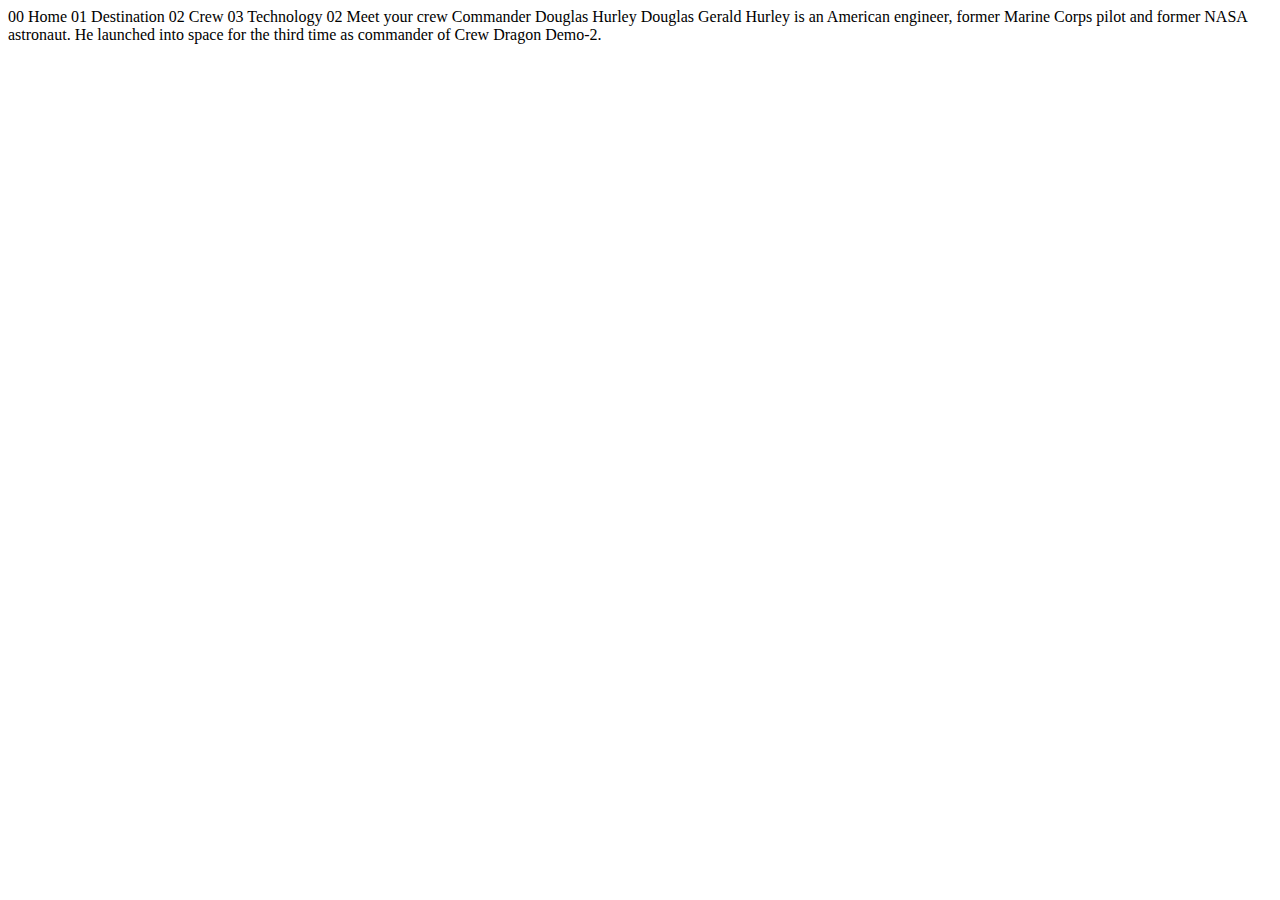
==== starter-code/crew-commander.html @ 56ea1590 "First release" ====
<!DOCTYPE html>
<html lang="en">
<head>
  <meta charset="UTF-8">
  <meta name="viewport" content="width=device-width, initial-scale=1.0">

  <link rel="icon" type="image/png" sizes="32x32" href="./assets/favicon-32x32.png">
  
  <title>Frontend Mentor | Space tourism website</title>
</head>
<body>

  00 Home
  01 Destination
  02 Crew
  03 Technology

  02 Meet your crew

  Commander
  Douglas Hurley

  Douglas Gerald Hurley is an American engineer, former Marine Corps pilot 
  and former NASA astronaut. He launched into space for the third time as 
  commander of Crew Dragon Demo-2.
</body>
</html>
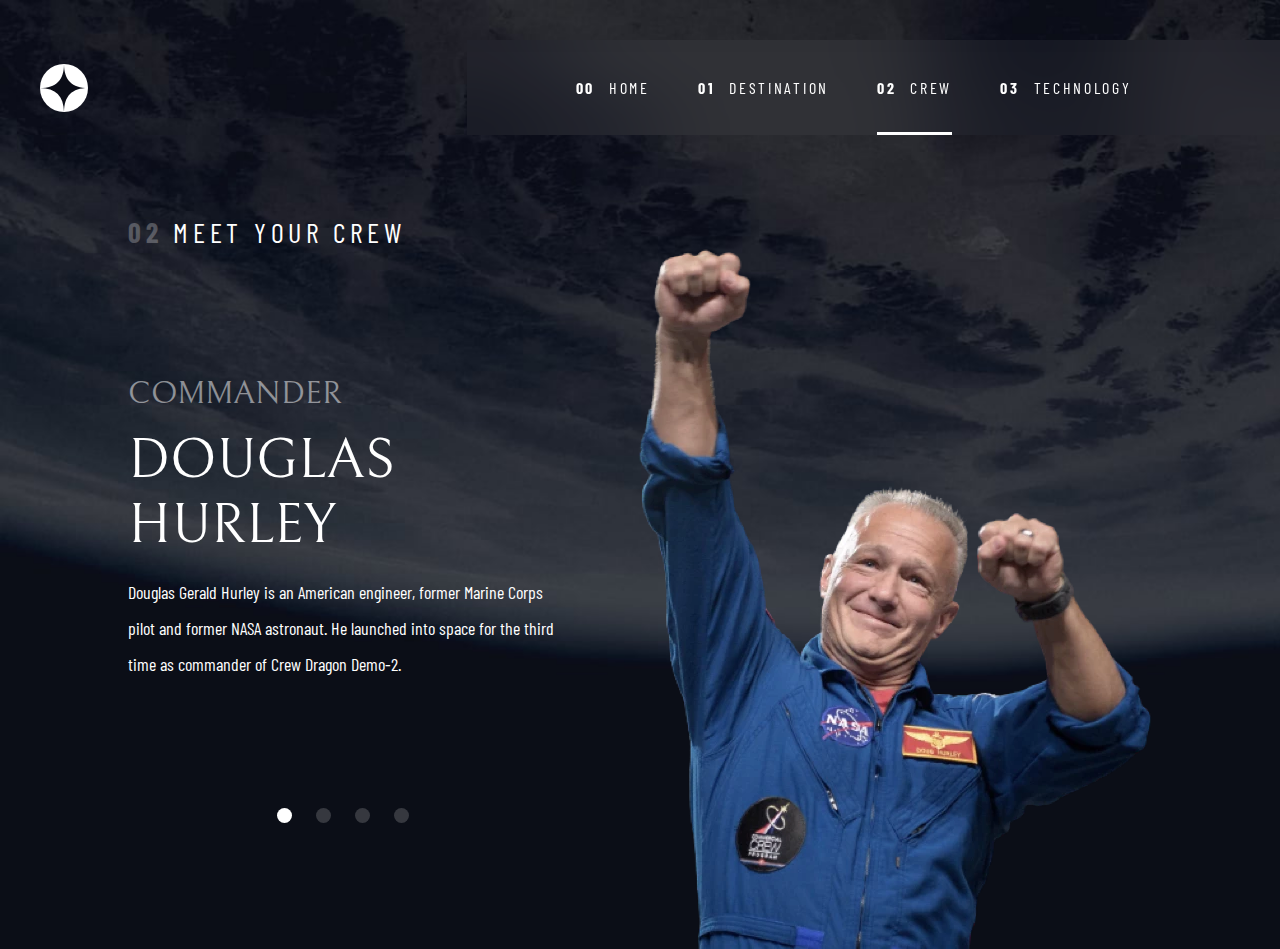
==== commit fd6f4f97: "Crew page added" ====
--- a/starter-code/crew-commander.html
+++ b/starter-code/crew-commander.html
@@ -7,21 +7,56 @@
   <link rel="icon" type="image/png" sizes="32x32" href="./assets/favicon-32x32.png">
   
   <title>Frontend Mentor | Space tourism website</title>
+  <link rel="preconnect" href="https://fonts.googleapis.com">
+	<link rel="preconnect" href="https://fonts.gstatic.com" crossorigin>
+	<link href="https://fonts.googleapis.com/css2?family=Barlow+Condensed&family=Bellefair&display=swap" rel="stylesheet">
+
+
+	<link rel="stylesheet" href="./css/main.css">
+  <link rel="stylesheet" href="./css/crew.css">
+
+  <script src="./script/main.js" defer></script>
 </head>
 <body>
+  <navbar>
+		<nav>
+			<div class="logo"><object data="./assets/shared/logo.svg"></object></div>
+			<div class="hr"></div>
+			<div class="nav-slider">
+				<button class="nav-open mobile"><i class="hamburger"><object data="./assets/shared/icon-hamburger.svg"></object></i></button>
+				<ul class="navigation">
+					<li class="section-close mobile"><button class="btn-close"><i class="icon-close"><object data="./assets/shared/icon-close.svg"></object></i></button></li>
+					<li class="nav-text text-uppercase"><a href="./index.html">Home</a></li>
+					<li class="nav-text text-uppercase"><a href="./destination-moon.html">Destination</a></li>
+					<li class="nav-text text-uppercase active"><a href="./crew-commander.html">Crew</a></li>
+					<li class="nav-text text-uppercase"><a href="./technology-vehicle.html">Technology</a></li>
+				</ul>
+			</div>
+		</nav>
+	</navbar>
+	<main>
+    <sub class="subtitle heading-5 text-uppercase"><span class="darken-2 bold">02</span> Meet your crew</sub>
+    <article>
+      <section class="person-info">
+        <div class="person-features">
 
-  00 Home
-  01 Destination
-  02 Crew
-  03 Technology
-
-  02 Meet your crew
-
-  Commander
-  Douglas Hurley
-
-  Douglas Gerald Hurley is an American engineer, former Marine Corps pilot 
-  and former NASA astronaut. He launched into space for the third time as 
-  commander of Crew Dragon Demo-2.
+          <h3 class="level heading-4 text-uppercase darken-1">Commander</h3>
+          <h2 class="name heading-3 text-uppercase">Douglas Hurley</h2>
+          <p class="description">
+            Douglas Gerald Hurley is an American engineer, former Marine Corps pilot 
+            and former NASA astronaut. He launched into space for the third time as 
+            commander of Crew Dragon Demo-2.
+          </p>
+        </div>
+        <ul class="dot-slider">
+          <li class="slider-option active"><a href="./crew-commander.html"></a></li>
+          <li class="slider-option"><a href="./crew-specialist.html"></a></li>
+          <li class="slider-option"><a href="./crew-pilot.html"></a></li>
+          <li class="slider-option"><a href="./crew-engineer.html"></a></li>
+        </ul>
+      </section>
+      <section class="person-img"><img src="./assets/crew/image-douglas-hurley.webp" alt="Commander Douglas Hurley"><hr class="hr mobile"></section>
+    </article>
+  </main>
 </body>
 </html>--- a/starter-code/css/main.css
+++ b/starter-code/css/main.css
@@ -0,0 +1,408 @@
+:root {
+	/* colors */
+	--clr-primary: hsl(230, 35%, 7%);
+	--clr-secondary: hsl(231, 77%, 90%);
+	--clr-white: white;
+
+	/* font sizes */
+	--fs-heading-1: 9.375rem;
+	--fs-heading-2: 6.25rem;
+	--fs-heading-3: 3.5rem;	
+	--fs-heading-4: 2rem; 
+	--fs-heading-5: 1.75rem;
+	--fs-subheading-1: 1.75rem;
+	--fs-subheading-2: 0.875rem;
+	--fs-nav-text: 1rem;
+	--fs-body-text: 1.125rem;
+	/* paddings 3.5 */
+
+	--pdg-nav-block: 2.5rem;
+	--pdg-main-block: 6rem;
+	--gap-article: 9.75rem;
+	--btn-explore-shadow-offset: 5rem;
+
+	/* width */
+	--btn-explore-width: 274px;
+	--planet-width: 445px;
+	--img-crewmate-width: auto;
+}
+
+@media (max-width: 1048px) {
+	:root {
+		--pdg-nav-block: 2rem;
+		--pdg-main-block: 6.625rem;
+		--gap-article: 9.75rem;
+		--btn-explore-width: 242px;
+		--btn-explore-shadow-offset: 4rem;
+	}
+}
+
+@media (max-width: 650px) {
+	:root {
+		--fs-heading-1: 5rem;
+		--fs-heading-5: 1rem;
+		--fs-heading-3: 1.5rem;
+		--fs-body-text: 15px;
+		--fs-heading-4: 1.25rem;
+		--pdg-nav-block: 1.5rem;
+		--pdg-main-block: 3rem;
+		--gap-article: 5rem;
+		--btn-explore-width: 150px;
+		--btn-explore-shadow-offset: 2rem;
+	}
+}
+
+
+body {
+	font-family: 'Barlow Condensed', sans-serif;
+	color: var(--clr-white);
+	font-size: var(--fs-body-text);
+	min-height: 100vh;
+	margin: 0;
+	box-sizing: border-box;
+	background-size: cover;
+	overflow-x: hidden;
+}
+
+*, *::before, *::after {
+	margin: 0;
+	padding: 0;
+}
+
+
+
+img, object, picture {
+	display: block;
+	pointer-events: none;
+}
+
+
+button {
+	background-color: transparent;
+	border: 0;
+	outline: transparent;
+	cursor: pointer;
+}
+
+h1, h2, h3, h4, h5, h6, p {
+	margin: 0;
+	font: inherit
+}
+
+a {
+	text-decoration: none;
+	color: inherit;
+}
+
+ul, ol {
+	list-style: none;
+}
+
+:is(ul, ol)[role="list"] {
+	list-style: initial;
+}
+
+
+.text-uppercase {
+	text-transform: uppercase;
+}
+
+.text-title {
+	text-transform: capitalize;
+}
+
+.bold {
+	font-weight: 700;
+}
+
+.heading-1, .heading-2, .heading-3, .heading-4, .subheading-1 {
+	font-family: 'Bellefair', serif;
+}
+
+.heading-1 {
+	font-size: var(--fs-heading-1);
+}
+
+.heading-2 {
+	font-size: var(--fs-heading-2);
+}
+
+.heading-3 {
+	font-size: var(--fs-heading-3);
+}
+
+.heading-4 {
+	font-size: var(--fs-heading-4);
+}
+
+.heading-5 {
+	font-size: var(--fs-heading-5);
+	letter-spacing: 4.725px;
+}
+
+
+.subheading-1 {
+	font-size: var(--fs-subheading-1);
+}
+
+.subheading-2 {
+	font-size: var(--fs-subheading-2);
+	letter-spacing: 2.362px
+}
+
+.nav-text {
+	font-size: var(--fs-nav-text);
+	letter-spacing: 2.7px;
+}
+
+p {
+	font-size: var(--fs-body-text);
+	line-height: 2;
+}
+
+
+nav {
+	padding-block: var(--pdg-nav-block);
+	padding-left: var(--pdg-nav-block);
+	display: flex;
+	justify-content: space-between;
+	align-items: center;
+	gap: 3vw;
+}
+
+ul.navigation {
+	position: relative;
+	display: flex;
+	gap: 3rem;
+	padding-inline: 8.5vw 11.6vw;
+	background-color: color-mix(in lab, transparent 96%, var(--clr-white));
+	backdrop-filter: blur(40px);
+	counter-reset: navigation-counter -1;
+}
+
+.nav-hr {
+	width: 100%;
+    height: 1px;
+    background-color: var(--clr-white);
+    margin-right: -7vw;
+    z-index: 1;
+}
+
+:where(ul.navigation > .nav-text) {
+	counter-increment: navigation-counter;
+	display: flex;
+	gap: 0.875rem;
+	font-size: var(--fs-nav-text);
+	padding-block: 2.375rem;
+	background-image: linear-gradient(to right, currentColor, currentColor);
+	background-repeat: no-repeat;
+	background-position: bottom center;
+	background-size: 0% 3px;
+	transition: background-size 200ms ease-in-out;
+}
+
+ul.navigation > .nav-text:not(.active):hover {
+	background-size: 100% 3px;
+	background-image: linear-gradient(to right, color-mix(in lab, transparent 50%, currentColor), color-mix(in lab, transparent 50%, currentColor));
+}
+
+ul.navigation > .nav-text.active {
+	background-size: 100% 3px;
+}
+
+ul.navigation > .nav-text::before {
+	content: "0" counter(navigation-counter);
+	font-weight: bold;
+}
+
+.mobile {
+	display: none;
+}
+
+.darken-1 {
+	opacity: .5;
+}
+
+.darken-2 {
+	opacity: .25;
+}
+
+@media (max-width: 1048px) {
+	nav {
+		padding-block: 0;
+	}
+	.nav-hr {
+		display: none;
+	}
+	ul.navigation > li::before {
+		display: none;
+	}
+	p {
+		text-align: center;
+	}
+}
+
+@media (max-width: 650px) {
+	:root {
+		--fs-heading-1: 5rem;
+		--fs-heading-5: 1rem;
+		--fs-heading-2: 3.5rem;
+		--fs-body-text: 15px;
+		--fs-heading-4: 1.25rem;
+		--pdg-nav-block: 1.5rem;
+		--pdg-main-block: 3rem;
+		--gap-article: 5rem;
+		--btn-explore-width: 150px;
+		--btn-explore-shadow-offset: 2rem;
+	}
+	nav {
+		padding-inline: var(--pdg-nav-block);
+		padding-block: var(--pdg-nav-block);
+	}
+	ul.navigation {
+		display: none;
+		flex-direction: column;
+		position: fixed;
+		inset: 0 0 auto auto;
+		height: 100dvh;
+		gap: 2rem;
+		padding-block: 2.25rem;
+		translate: 100% 0;
+		transition: translate 550ms ease-in-out;
+	}
+	ul.navigation[closing] {
+		animation: nav-close 350ms ease-in-out forwards;
+	}
+	ul.navigation[opening] {
+		animation: nav-open 350ms ease-in-out forwards;
+	}
+	ul.navigation.opened {
+		translate: 0 0;
+	}
+	.nav-slider .nav-text {
+		padding: .5rem;
+	}
+	.nav-slider .nav-text::before {
+		display: block;
+	}
+	.btn-close {
+		float: right;
+	}
+	.mobile {
+		display: block;
+	}
+}
+
+@keyframes nav-open {
+	from {
+		translate: 100% 0;
+	}
+	to {
+		translate: 0;
+	}
+}
+
+
+@keyframes nav-close {
+	from {
+		translate: 0;
+	}
+	to {
+		translate: 100% 0;
+	}
+}
+
+
+.tabs {
+	display: flex;
+	gap: 2rem;
+}
+
+.tabs > .nav-text {
+	padding-block: 0.75rem;
+	background-image: linear-gradient(to right, currentColor, currentColor);
+	background-repeat: no-repeat;
+	background-position: bottom center;
+	background-size: 0% 3px;
+	transition: background-size 200ms ease-in-out, background-image 300ms linear;
+}
+
+.tabs > .nav-text:not(.active):hover {
+	background-size: 100% 3px;
+	background-image: linear-gradient(to right, color-mix(in lab, transparent 50%, currentColor), color-mix(in lab, transparent 50%, currentColor));
+}
+
+.tabs > .active {
+	background-size: 100% 3px;
+}
+
+hr.hr {
+	width: 100%;
+	height: 1px;
+	background-color: var(--clr-white);
+	opacity: .25;
+	border: none;
+}
+
+.params {
+	margin-top: 1.75rem;
+	display: flex;
+	gap: 5rem;
+}
+
+.param {
+	display: grid;
+	gap: 0.75rem;
+}
+@media (max-width: 1048px) {
+	.tabs {
+		justify-content: center;
+	}
+	.params {
+		justify-content: center;
+	}
+	sub.subtitle {
+		display: block;
+		margin-block-end: 4rem;
+	}
+}
+
+@media (max-width: 650px) {
+	.params {
+		flex-direction: column;
+		gap: 2rem;
+	}
+	.param {
+		justify-items: center;
+	}
+	sub.subtitle {
+		text-align: center;
+	}
+}
+
+
+ul.dot-slider {
+	display: flex;
+	gap: 1.5rem;
+}
+
+ul.dot-slider a {
+	display: block;
+	width: 15px;
+	aspect-ratio: 1;
+	background-color: white;
+	border-radius: 50%;
+}
+
+ul.dot-slider a {
+	display: block;
+	width: 15px;
+	aspect-ratio: 1;
+	background-color: white;
+	border-radius: 50%;
+	opacity: .175;
+}
+
+li.slider-option.active > a {
+	opacity: 1;
+}--- a/starter-code/css/crew.css
+++ b/starter-code/css/crew.css
@@ -0,0 +1,76 @@
+body {
+	background-image: url(../assets/crew/background-crew-desktop.jpg);
+	display: grid;
+	align-content: space-between;
+	--pdg-main-block: 2.5rem;
+}
+
+main {
+	width: 80%;
+	margin-inline: auto;
+	padding-block-start: var(--pdg-main-block);
+}
+
+article {
+	display: flex;
+	gap: 5rem;
+}
+
+.person-info {
+	display: flex;
+	flex-direction: column;
+	align-items: center;
+	justify-content: space-evenly;
+}
+
+.person-features {
+	display: flex;
+	flex-direction: column;
+	gap: 1rem;
+}
+.person-img > img {
+	width: var(--img-crewmate-width);
+}
+
+
+
+@media (max-width: 1048px) {
+	:root {
+		--img-crewmate-width: 456px;
+	}
+	body {
+		background-image: url(../assets/crew/background-crew-tablet.jpg);
+	}
+	article {
+		flex-direction: column;
+	}
+	.person-info {
+		gap: 3rem;
+		justify-items: center;
+	}
+	.person-features {
+		align-items: center;
+	}
+	.person-img > img {
+		margin-inline: auto;
+	}
+}
+
+@media (max-width: 650px) {
+	:root {
+		--fs-heading-4: 1rem;
+		--img-crewmate-width: 300px;
+	}
+	body {
+		background-image: url(../assets/crew/background-crew-mobile.jpg);
+	}
+	article {
+		flex-direction: column-reverse;
+	}
+	main {
+		padding-bottom: 8rem;
+	}
+	.person-info {
+		flex-direction: column-reverse;
+	}
+}